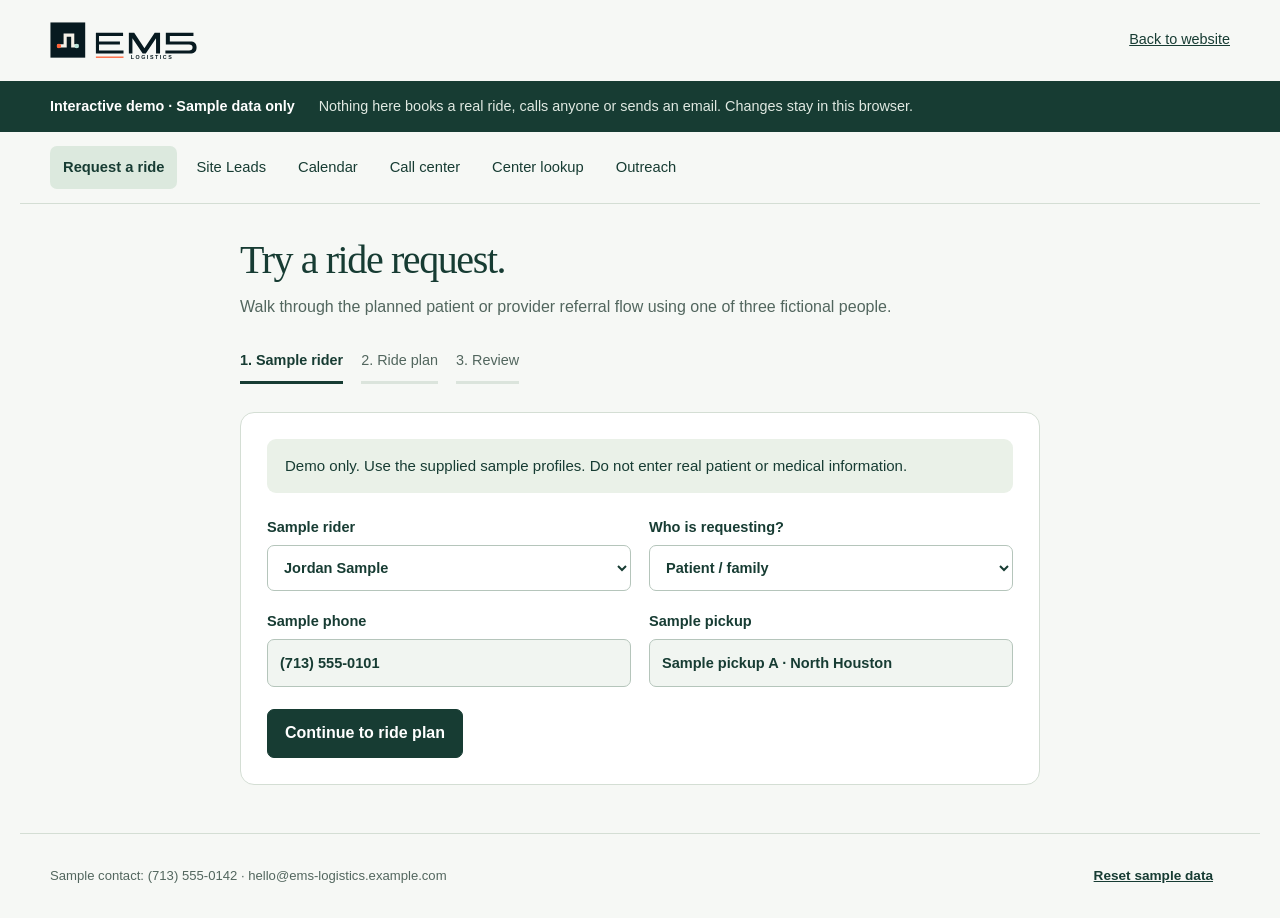
==== demo.html @ 5f405bcc "Add connected sample workflows for original EMS Logistics scope" ====
<!doctype html>
<html lang="en">
<head>
<meta charset="utf-8"><meta name="viewport" content="width=device-width,initial-scale=1"><meta name="robots" content="noindex,nofollow">
<title>EMS Logistics | Interactive service demo</title>
<link rel="icon" href="assets/logo-mark.svg" type="image/svg+xml"><link rel="stylesheet" href="styles.css?v=20261008-demo"><link rel="stylesheet" href="demo.css?v=2"><script src="demo.js?v=2" defer></script>
</head>
<body class="demo-body">
<a class="skip-link" href="#workspace">Skip to workspace</a>
<header class="demo-header"><a href="index.html"><img class="logo" src="assets/logo.svg" alt="EMS Logistics" width="180" height="46"></a><a href="index.html">Back to website</a></header>
<div class="demo-notice"><strong>Interactive demo · Sample data only</strong><span>Nothing here books a real ride, calls anyone or sends an email. Changes stay in this browser.</span></div>
<nav class="demo-nav" aria-label="Demo sections"><a href="#request">Request a ride</a><a href="#leads">Site Leads</a><a href="#calendar">Calendar</a><a href="#calls">Call center</a><a href="#centers">Center lookup</a><a href="#outreach">Outreach</a></nav>
<main id="workspace" class="workspace" tabindex="-1"></main>
<div id="toast" class="toast" role="status" aria-live="polite"></div>
<footer class="demo-footer"><span>Sample contact: (713) 555-0142 · hello@ems-logistics.example.com</span><button id="reset-demo" class="quiet" type="button">Reset sample data</button></footer>
<dialog id="reset-dialog"><h2>Reset the demo?</h2><p>This removes demo changes in this browser and restores the sample requests and trips.</p><div class="actions"><button class="secondary" id="keep-data" type="button">Keep changes</button><button class="primary" id="confirm-reset" type="button">Reset demo</button></div></dialog>
</body></html>
---- styles.css ----
:root{--ink:#173c33;--muted:#52665e;--cream:#fffaf1;--sage:#e7eee6;--line:#d4ded4;--serif:Georgia,'Times New Roman',serif;--sans:-apple-system,BlinkMacSystemFont,'Segoe UI',sans-serif}
*{box-sizing:border-box}html{scroll-behavior:smooth;scroll-padding-top:24px}body{margin:0;background:var(--cream);color:var(--ink);font-family:var(--sans);font-size:17px;line-height:1.65}a{color:inherit}img{display:block;max-width:100%}h1,h2,h3,p,figure{margin:0}h1,h2{font-family:var(--serif);font-weight:400;line-height:1.12;letter-spacing:-.035em}h1{font-size:clamp(2.8rem,5.2vw,4.6rem)}h1 em{color:#47745c;font-weight:400}h2{font-size:clamp(2rem,3vw,2.7rem)}h3{font-size:1.25rem;font-weight:650;line-height:1.3}p{color:var(--muted)}.shell{width:min(1120px,calc(100% - 64px));margin-inline:auto}.header{min-height:98px;display:flex;align-items:center;justify-content:space-between;gap:20px;border-bottom:1px solid var(--line)}.logo{width:180px;height:auto}.nav-link{font-size:.95rem;font-weight:600;text-underline-offset:5px;padding-block:12px}.hero{display:grid;grid-template-columns:1fr 1fr;gap:64px;align-items:center;padding-block:68px 76px}.eyebrow{font-size:.8rem;letter-spacing:.09em;text-transform:uppercase;font-weight:650;color:#496252;margin-bottom:22px}.lede{font-size:1.1rem;max-width:470px;margin:25px 0 28px}.button{display:inline-flex;align-items:center;justify-content:center;min-height:52px;padding:13px 24px;border-radius:8px;background:var(--ink);color:white;text-decoration:none;font-size:1rem;font-weight:600;transition:background .15s}.button:hover{background:#2f5d48}.small{font-size:.83rem}.hero-copy>.small{margin-top:15px}.hero-image{overflow:hidden;border-radius:28px;background:var(--sage)}.hero-image>img{width:100%;height:430px;object-fit:cover;object-position:61% center}.hero-image figcaption{padding:21px 24px;font-family:var(--serif);font-size:1.45rem;line-height:1.3}.hero-image figcaption span{display:block;margin-top:6px;font: .75rem var(--sans);color:var(--muted)}.steps-section{padding-block:58px 64px;background:var(--sage)}.steps-section .eyebrow{margin-bottom:12px}.steps{list-style:none;padding:0;margin:34px 0 0;display:grid;grid-template-columns:repeat(3,1fr);gap:44px}.steps li{border-top:1px solid #bacbbb;padding-top:22px}.number{display:block;font-family:var(--serif);font-size:1.7rem;margin-bottom:12px;color:#54725a}.steps h3{margin-bottom:12px}.questions{display:grid;grid-template-columns:1fr 1.25fr;gap:75px;padding-block:72px}.questions .eyebrow{margin-bottom:14px}.answers details{border-bottom:1px solid var(--line)}.answers details:first-child{border-top:1px solid var(--line)}summary{cursor:pointer;font-weight:600;padding:18px 28px 18px 0;min-height:56px}details p{margin:0 0 22px;max-width:520px}.overview{display:flex;align-items:center;justify-content:space-between;gap:36px;background:#f2e8d6;border-radius:20px;padding:36px 40px;margin-bottom:64px}.overview .eyebrow{margin-bottom:12px}.overview h2{font-size:2rem}.overview p:not(.eyebrow){margin-top:14px}.overview .button{flex-shrink:0}.footer{border-top:1px solid var(--line);padding-block:30px 38px;display:grid;grid-template-columns:1fr 1.2fr;gap:16px 36px;font-size:.87rem}.footer strong{color:var(--ink)}.footer>.small{grid-column:1/-1}.skip-link{position:absolute;top:-100px;left:16px;background:var(--ink);color:white;padding:12px 18px;z-index:10}.skip-link:focus{top:12px}:focus-visible{outline:3px solid #bd593b;outline-offset:5px}
@media(max-width:800px){.shell{width:calc(100% - 40px)}.hero{gap:32px;padding-block:44px}.hero-image>img{height:370px}.steps{gap:24px}.questions{gap:35px}.overview{padding:28px;align-items:flex-start;flex-direction:column}.footer{gap:20px}}
@media(max-width:600px){.header{min-height:78px}.logo{width:148px}.nav-link{font-size:.85rem}.hero{grid-template-columns:1fr;gap:30px;padding-block:34px 40px}h1{font-size:clamp(2.6rem,10.8vw,3.8rem)}.eyebrow{margin-bottom:18px}.lede{margin-block:20px 24px}.hero-image>img{height:290px}.hero-image figcaption{padding:18px 22px}.steps-section{padding-block:40px}.steps{grid-template-columns:1fr;gap:26px;margin-top:24px}.steps li{display:grid;grid-template-columns:30px 1fr;gap:7px 16px;padding-top:20px}.number{grid-row:1/3;margin:0;font-size:1.5rem;line-height:1.3}.steps h3{margin:0}.steps p{grid-column:2}.questions{grid-template-columns:1fr;gap:25px;padding-block:42px}.overview{padding:26px 24px;margin-bottom:40px}.footer{grid-template-columns:1fr;padding-block:24px}.footer>.small{grid-column:auto}}
@media(prefers-reduced-motion:reduce){html{scroll-behavior:auto}.button{transition:none}}

.header nav{display:flex;align-items:center;gap:22px}@media(max-width:600px){.header nav{gap:12px}.header nav .nav-link{font-size:.78rem}.header .logo{width:132px}}
---- demo.css ----
.demo-body{background:#f6f8f5;font-size:16px}.demo-header{max-width:1240px;margin:auto;padding:22px 30px;display:flex;align-items:center;justify-content:space-between;gap:20px}.demo-header>a:last-child{font-size:.9rem}.demo-notice{background:#173c33;color:white;padding:14px max(30px,calc((100% - 1180px)/2));display:flex;flex-wrap:wrap;gap:4px 24px;font-size:.9rem}.demo-notice span{color:#e0e9e2}.demo-nav{display:flex;gap:6px;padding:14px 30px;max-width:1240px;margin:auto;flex-wrap:wrap;border-bottom:1px solid var(--line)}.demo-nav a{text-decoration:none;padding:9px 13px;border-radius:7px;font-size:.92rem;white-space:nowrap}.demo-nav a[aria-current=page]{background:#dce9de;font-weight:650}.workspace{width:min(1180px,calc(100% - 60px));margin:34px auto 48px;min-height:520px}.workspace h1{font-size:2.5rem;margin-bottom:12px}.workspace h2{font-family:var(--sans);font-size:1.35rem;font-weight:650;letter-spacing:-.02em;line-height:1.35;margin-bottom:16px}.workspace h3{font-size:1.1rem}.page-head{display:flex;align-items:flex-start;justify-content:space-between;gap:24px;margin-bottom:28px}.page-head p{max-width:690px}.panel{padding:26px;border:1px solid var(--line);border-radius:14px;background:white;min-width:0}.two-col{display:grid;grid-template-columns:1.1fr 1fr;gap:22px}.stack{display:grid;gap:20px}.primary,.secondary,.quiet{font:inherit;cursor:pointer;border-radius:7px;min-height:44px;padding:10px 17px;font-weight:600}.primary{border:1px solid var(--ink);background:var(--ink);color:white}.primary:hover{background:#2f5d48}.secondary{border:1px solid #a7bcb0;background:white;color:var(--ink)}.quiet{background:transparent;border:0;text-decoration:underline;color:var(--ink);font-size:.85rem}.danger{color:#a63f30;border-color:#d9a99f}.actions{display:flex;align-items:center;flex-wrap:wrap;gap:10px;margin-top:22px}button:disabled{opacity:.45;cursor:not-allowed}.workspace label{display:block;font-weight:600;font-size:.91rem}.workspace input:not([type=checkbox]),.workspace select,.workspace textarea{width:100%;padding:11px 12px;min-height:46px;border:1px solid #b5c5bb;border-radius:7px;font:inherit;color:var(--ink);background:white;margin-top:6px}.workspace input[readonly],.workspace textarea[readonly]{background:#f1f5f1}.workspace input[type=checkbox]{width:18px;height:18px;accent-color:var(--ink);flex-shrink:0}.fields{display:grid;grid-template-columns:1fr 1fr;gap:18px}.field-full{grid-column:1/-1}.field-help{font-size:.83rem;font-weight:400;margin-top:4px}.check{display:flex!important;align-items:flex-start;gap:10px;font-weight:400!important;margin:14px 0}.check input{margin-top:4px}.chips{display:flex;flex-wrap:wrap;gap:8px}.chips .check{align-items:center;border:1px solid var(--line);padding:8px 10px;border-radius:6px;margin:0}.chips input{margin:0}.banner{padding:15px 18px;border-radius:9px;background:#eaf1e8;margin-bottom:22px;font-size:.94rem}.muted{color:var(--muted)}.error{color:#a33424;font-size:.95rem}.kpis{display:grid;grid-template-columns:repeat(3,1fr);gap:15px;margin-bottom:25px}.kpi{background:white;border:1px solid var(--line);border-radius:12px;padding:20px}.kpi strong{display:block;font-size:1.9rem;line-height:1.2;color:var(--ink)}.kpi span{font-size:.88rem;color:var(--muted)}.row-list{display:grid;gap:12px}.row-card{padding:17px 18px;border:1px solid var(--line);border-radius:10px;background:white;display:flex;justify-content:space-between;align-items:center;gap:14px}.row-card.selected{border:2px solid #47745c;background:#f5f9f4}.row-card p{font-size:.9rem;margin-top:3px}.row-card .actions{margin-top:0}.badge{display:inline-block;background:#e9efe8;border-radius:4px;padding:3px 8px;font-size:.78rem;font-weight:650;line-height:1.4;color:var(--ink)}.badge.pending{background:#fff0ca;color:#765519}.badge.cancelled{background:#f7e3de;color:#8e372a}.meta{font-size:.83rem;color:var(--muted);margin-top:6px}.stepper{display:flex;gap:18px;list-style:none;padding:0;margin:0 0 28px;color:var(--muted);font-size:.9rem}.stepper li[aria-current=step]{font-weight:700;color:var(--ink)}.stepper li{border-bottom:3px solid #dbe4dc;padding-bottom:8px}.stepper li[aria-current=step]{border-color:var(--ink)}.request-wrap{max-width:800px;margin:auto}.summary-list{display:grid;grid-template-columns:135px 1fr;gap:12px;font-size:.96rem;margin:22px 0}.summary-list dt{color:var(--muted)}.summary-list dd{margin:0;font-weight:550}.toolbar{display:flex;align-items:end;flex-wrap:wrap;gap:14px;margin-bottom:23px}.toolbar label{flex:1;min-width:140px}.toolbar .primary,.toolbar .secondary{margin-bottom:1px}.calendar{display:grid;grid-template-columns:repeat(7,minmax(0,1fr));gap:8px;margin:22px 0}.day{background:white;border:1px solid var(--line);border-radius:9px;padding:12px 8px;min-height:185px}.day h3{font-size:.85rem;margin-bottom:12px}.trip{display:block;width:100%;text-align:left;font:inherit;border:0;border-left:3px solid #638867;border-radius:4px;background:#eaf1e7;color:var(--ink);padding:9px 7px;margin:8px 0;cursor:pointer;overflow-wrap:anywhere}.trip strong{font-size:.82rem;display:block}.trip span{font-size:.78rem;display:block}.trip.cancelled{border-color:#b87a6b;background:#f9ebe7}.trip.completed{background:#e4eef7;border-color:#6e8ea8}.trip.selected{outline:2px solid var(--ink)}.empty{padding:30px;color:var(--muted);text-align:center;border:1px dashed #b8cabc;border-radius:10px}.center-list{display:grid;gap:12px}.center-list article{padding:17px;border:1px solid var(--line);border-radius:9px}.center-list h3{margin-bottom:8px}.audit{list-style:none;padding:0;margin:15px 0 0;display:grid;gap:14px}.audit li{border-left:2px solid #b9cdbb;padding-left:14px;font-size:.91rem}.audit time{display:block;color:var(--muted);font-size:.8rem}.call-state{padding:20px;background:#e8f0e6;border-radius:10px;margin:20px 0}.call-state strong{font-size:1.3rem;display:block}.email-preview{background:#f8faf7;border:1px solid var(--line);border-radius:9px;padding:20px;white-space:pre-wrap;font-size:.96rem}.outreach-list{display:grid;gap:8px}.outreach-list label{padding:12px;border:1px solid var(--line);border-radius:8px}.outreach-list .check{margin:0}.outreach-list small{display:block;font-weight:400;font-size:.82rem;color:var(--muted)}.demo-footer{max-width:1240px;margin:auto;padding:20px 30px;border-top:1px solid var(--line);display:flex;align-items:center;justify-content:space-between;gap:20px;color:var(--muted);font-size:.82rem}.toast{position:fixed;bottom:24px;left:50%;transform:translateX(-50%);width:max-content;max-width:calc(100% - 32px);background:var(--ink);color:white;border-radius:10px;padding:13px 22px;box-shadow:0 5px 25px #173c3322;display:none;z-index:50}.toast.visible{display:block}dialog{border:1px solid var(--line);border-radius:15px;max-width:480px;padding:30px;color:var(--ink)}dialog h2{font-size:1.9rem;margin-bottom:15px}dialog::backdrop{background:#173c3377}.inline-link{font-weight:600;text-underline-offset:4px}.section-gap{margin-top:25px}.contact-demo{margin-top:18px;font-size:.88rem}.call-toolbar{display:flex;gap:12px;flex-wrap:wrap}.filter-note{font-size:.84rem;margin:12px 0 20px}
@media(max-width:900px){.two-col{grid-template-columns:1fr}.calendar{grid-template-columns:repeat(4,minmax(0,1fr))}.day{min-height:130px}}
@media(max-width:600px){.demo-header{padding:18px 20px}.demo-header .logo{width:138px}.demo-header>a:last-child{font-size:.8rem}.demo-notice{padding:13px 20px;font-size:.83rem}.demo-nav{padding:12px 14px;gap:3px}.demo-nav a{font-size:.83rem;padding:8px 9px}.workspace{width:calc(100% - 32px);margin-block:26px 36px}.workspace h1{font-size:2.1rem}.page-head{flex-direction:column;gap:13px}.panel{padding:20px}.fields{grid-template-columns:1fr}.field-full{grid-column:auto}.stepper{gap:13px;font-size:.8rem}.kpis{gap:8px}.kpi{padding:13px 10px}.kpi strong{font-size:1.5rem}.kpi span{font-size:.75rem}.row-card{align-items:flex-start;flex-direction:column;padding:15px}.calendar{grid-template-columns:1fr}.day{min-height:70px;padding:13px}.day h3{margin-bottom:6px}.trip{padding:11px}.trip strong{font-size:.95rem}.trip span{font-size:.85rem}.summary-list{grid-template-columns:1fr;gap:4px}.summary-list dd{margin-bottom:12px}.demo-footer{align-items:flex-start;flex-direction:column;padding:18px}.toolbar{gap:12px}.toolbar label{min-width:120px}.toolbar button{flex:1}.email-preview{padding:15px;overflow-wrap:anywhere}}

.demo-footer span{overflow-wrap:anywhere}.workspace:focus{outline:none}
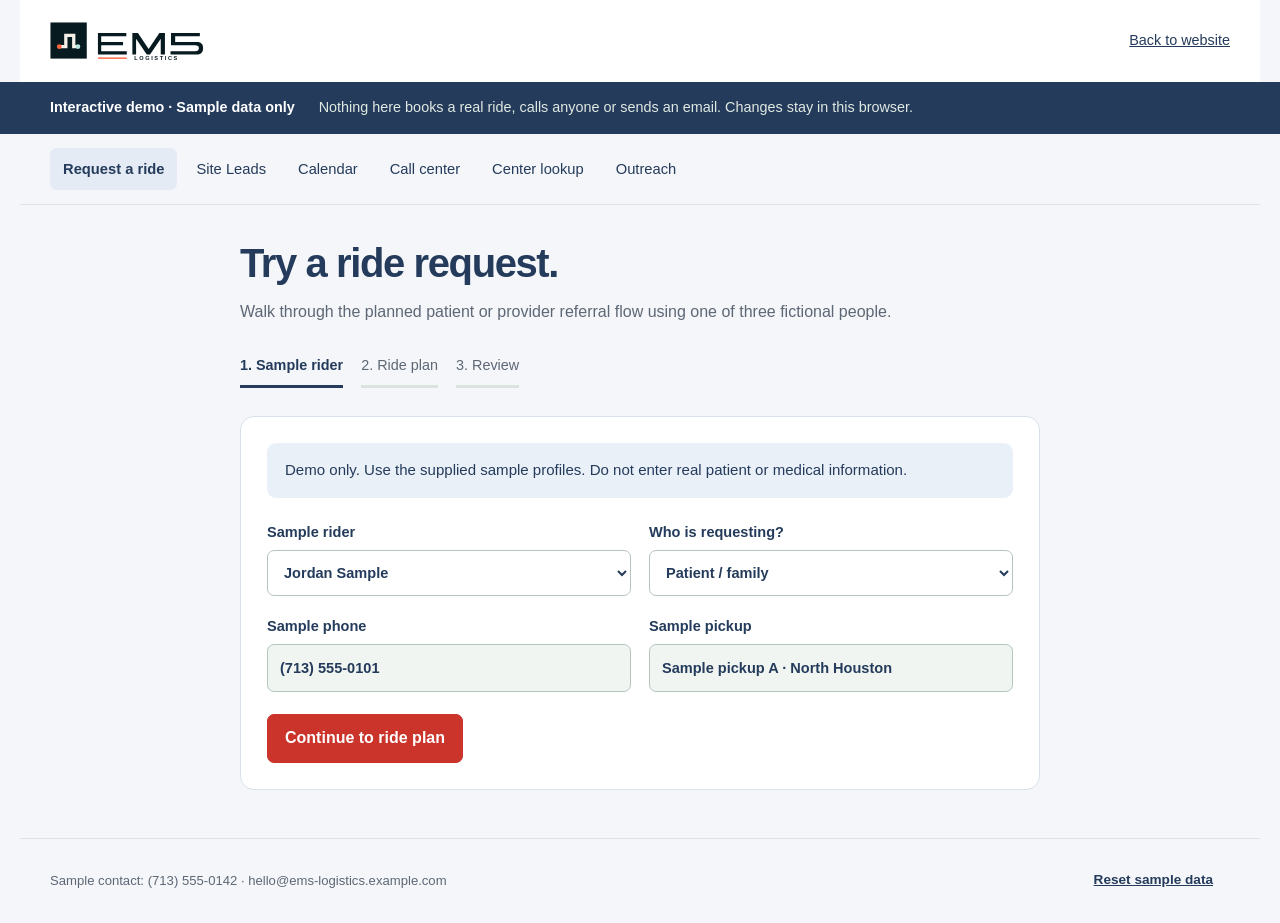
==== commit e5dee057: "Restyle homepage with family-led navy and red design" ====
--- a/demo.html
+++ b/demo.html
@@ -3,7 +3,7 @@
 <head>
 <meta charset="utf-8"><meta name="viewport" content="width=device-width,initial-scale=1"><meta name="robots" content="noindex,nofollow">
 <title>EMS Logistics | Interactive service demo</title>
-<link rel="icon" href="assets/logo-mark.svg" type="image/svg+xml"><link rel="stylesheet" href="styles.css?v=20261008-demo"><link rel="stylesheet" href="demo.css?v=2"><script src="demo.js?v=2" defer></script>
+<link rel="icon" href="assets/logo-mark.svg" type="image/svg+xml"><link rel="stylesheet" href="styles.css?v=20261008-navy2"><link rel="stylesheet" href="demo.css?v=3"><script src="demo.js?v=2" defer></script>
 </head>
 <body class="demo-body">
 <a class="skip-link" href="#workspace">Skip to workspace</a>
--- a/styles.css
+++ b/styles.css
@@ -1,7 +1,9 @@
-:root{--ink:#173c33;--muted:#52665e;--cream:#fffaf1;--sage:#e7eee6;--line:#d4ded4;--serif:Georgia,'Times New Roman',serif;--sans:-apple-system,BlinkMacSystemFont,'Segoe UI',sans-serif}
-*{box-sizing:border-box}html{scroll-behavior:smooth;scroll-padding-top:24px}body{margin:0;background:var(--cream);color:var(--ink);font-family:var(--sans);font-size:17px;line-height:1.65}a{color:inherit}img{display:block;max-width:100%}h1,h2,h3,p,figure{margin:0}h1,h2{font-family:var(--serif);font-weight:400;line-height:1.12;letter-spacing:-.035em}h1{font-size:clamp(2.8rem,5.2vw,4.6rem)}h1 em{color:#47745c;font-weight:400}h2{font-size:clamp(2rem,3vw,2.7rem)}h3{font-size:1.25rem;font-weight:650;line-height:1.3}p{color:var(--muted)}.shell{width:min(1120px,calc(100% - 64px));margin-inline:auto}.header{min-height:98px;display:flex;align-items:center;justify-content:space-between;gap:20px;border-bottom:1px solid var(--line)}.logo{width:180px;height:auto}.nav-link{font-size:.95rem;font-weight:600;text-underline-offset:5px;padding-block:12px}.hero{display:grid;grid-template-columns:1fr 1fr;gap:64px;align-items:center;padding-block:68px 76px}.eyebrow{font-size:.8rem;letter-spacing:.09em;text-transform:uppercase;font-weight:650;color:#496252;margin-bottom:22px}.lede{font-size:1.1rem;max-width:470px;margin:25px 0 28px}.button{display:inline-flex;align-items:center;justify-content:center;min-height:52px;padding:13px 24px;border-radius:8px;background:var(--ink);color:white;text-decoration:none;font-size:1rem;font-weight:600;transition:background .15s}.button:hover{background:#2f5d48}.small{font-size:.83rem}.hero-copy>.small{margin-top:15px}.hero-image{overflow:hidden;border-radius:28px;background:var(--sage)}.hero-image>img{width:100%;height:430px;object-fit:cover;object-position:61% center}.hero-image figcaption{padding:21px 24px;font-family:var(--serif);font-size:1.45rem;line-height:1.3}.hero-image figcaption span{display:block;margin-top:6px;font: .75rem var(--sans);color:var(--muted)}.steps-section{padding-block:58px 64px;background:var(--sage)}.steps-section .eyebrow{margin-bottom:12px}.steps{list-style:none;padding:0;margin:34px 0 0;display:grid;grid-template-columns:repeat(3,1fr);gap:44px}.steps li{border-top:1px solid #bacbbb;padding-top:22px}.number{display:block;font-family:var(--serif);font-size:1.7rem;margin-bottom:12px;color:#54725a}.steps h3{margin-bottom:12px}.questions{display:grid;grid-template-columns:1fr 1.25fr;gap:75px;padding-block:72px}.questions .eyebrow{margin-bottom:14px}.answers details{border-bottom:1px solid var(--line)}.answers details:first-child{border-top:1px solid var(--line)}summary{cursor:pointer;font-weight:600;padding:18px 28px 18px 0;min-height:56px}details p{margin:0 0 22px;max-width:520px}.overview{display:flex;align-items:center;justify-content:space-between;gap:36px;background:#f2e8d6;border-radius:20px;padding:36px 40px;margin-bottom:64px}.overview .eyebrow{margin-bottom:12px}.overview h2{font-size:2rem}.overview p:not(.eyebrow){margin-top:14px}.overview .button{flex-shrink:0}.footer{border-top:1px solid var(--line);padding-block:30px 38px;display:grid;grid-template-columns:1fr 1.2fr;gap:16px 36px;font-size:.87rem}.footer strong{color:var(--ink)}.footer>.small{grid-column:1/-1}.skip-link{position:absolute;top:-100px;left:16px;background:var(--ink);color:white;padding:12px 18px;z-index:10}.skip-link:focus{top:12px}:focus-visible{outline:3px solid #bd593b;outline-offset:5px}
-@media(max-width:800px){.shell{width:calc(100% - 40px)}.hero{gap:32px;padding-block:44px}.hero-image>img{height:370px}.steps{gap:24px}.questions{gap:35px}.overview{padding:28px;align-items:flex-start;flex-direction:column}.footer{gap:20px}}
-@media(max-width:600px){.header{min-height:78px}.logo{width:148px}.nav-link{font-size:.85rem}.hero{grid-template-columns:1fr;gap:30px;padding-block:34px 40px}h1{font-size:clamp(2.6rem,10.8vw,3.8rem)}.eyebrow{margin-bottom:18px}.lede{margin-block:20px 24px}.hero-image>img{height:290px}.hero-image figcaption{padding:18px 22px}.steps-section{padding-block:40px}.steps{grid-template-columns:1fr;gap:26px;margin-top:24px}.steps li{display:grid;grid-template-columns:30px 1fr;gap:7px 16px;padding-top:20px}.number{grid-row:1/3;margin:0;font-size:1.5rem;line-height:1.3}.steps h3{margin:0}.steps p{grid-column:2}.questions{grid-template-columns:1fr;gap:25px;padding-block:42px}.overview{padding:26px 24px;margin-bottom:40px}.footer{grid-template-columns:1fr;padding-block:24px}.footer>.small{grid-column:auto}}
+:root{--ink:#243b5b;--muted:#5d6775;--cream:#fff;--sage:#edf2f7;--line:#dbe1e8;--serif:-apple-system,BlinkMacSystemFont,'Segoe UI',Arial,sans-serif;--sans:-apple-system,BlinkMacSystemFont,'Segoe UI',Arial,sans-serif;--red:#ca342b;--navy:#243b5b}
+*{box-sizing:border-box}html{scroll-behavior:smooth;scroll-padding-top:24px}body{margin:0;background:white;color:var(--ink);font-family:var(--sans);font-size:17px;line-height:1.65}a{color:inherit}img{display:block;max-width:100%}h1,h2,h3,p,figure{margin:0}h1,h2,h3{font-family:var(--sans);font-weight:700;line-height:1.2;letter-spacing:-.035em}h1{font-size:clamp(2.7rem,4.7vw,4.4rem)}h2{font-size:clamp(1.9rem,3.1vw,2.7rem)}h3{font-size:1.2rem;letter-spacing:-.015em}p{color:var(--muted)}.shell{width:min(1160px,calc(100% - 64px));margin-inline:auto}.logo{width:188px;height:auto}.button{display:inline-flex;align-items:center;justify-content:center;gap:10px;min-height:50px;padding:13px 23px;border-radius:5px;background:var(--red);color:white;text-decoration:none;font-size:.95rem;font-weight:650;border:1px solid var(--red);line-height:1.5;transition:background .15s}.button:hover{background:#aa2923;border-color:#aa2923}.button-outline{background:transparent;color:var(--red)}.button-outline:hover{color:white}.eyebrow{font-size:.83rem;font-weight:750;letter-spacing:.09em;text-transform:uppercase;color:var(--red);margin-bottom:15px}.small{font-size:.84rem}.skip-link{position:absolute;top:-100px;left:16px;background:var(--ink);color:white;padding:12px 18px;z-index:100}.skip-link:focus{top:12px}:focus-visible{outline:3px solid #dd9c2d;outline-offset:4px}
+.contact-bar{background:var(--navy);color:white;font-size:.78rem}.contact-inner{display:flex;align-items:center;justify-content:space-between;gap:14px;padding-block:10px;flex-wrap:wrap}.contact-divider{margin-inline:10px;color:#92a4bd}.sample-contact strong{font-size:.71rem;text-transform:uppercase;letter-spacing:.04em;margin-right:8px;color:#d3deed}.site-header{background:white}.header-inner{min-height:104px;display:flex;align-items:center;justify-content:space-between;gap:34px}.primary-nav{display:flex;align-items:center;gap:27px}.primary-nav>a{font-weight:650;font-size:.9rem;text-decoration:none}.primary-nav>a:not(.button){padding-block:15px}.primary-nav>a:not(.button):hover{color:var(--red)}.demo-tag{font-size:.68rem;line-height:1.4;border:1px solid #ffffff80;padding:2px 5px;border-radius:3px;text-transform:uppercase;letter-spacing:.04em}.menu-toggle{display:none;background:transparent;border:1px solid var(--line);padding:10px 13px;min-height:44px;border-radius:4px;font:inherit;color:var(--ink);font-weight:650;font-size:.85rem}.menu-toggle span{margin-left:10px}
+.home-hero{position:relative;min-height:570px;overflow:hidden;background:#1a2d49;display:flex;align-items:center}.hero-background{position:absolute;inset:0 0 0 auto;width:72%;height:100%;object-fit:cover;object-position:center 50%}.hero-shade{position:absolute;inset:0;background:linear-gradient(90deg,#1c304c 5%,rgba(28,48,76,.97) 30%,rgba(28,48,76,.75) 49%,rgba(28,48,76,.13) 78%)}.hero-content{position:relative;padding-block:75px 80px;z-index:1}.hero-content .eyebrow{color:#e4b7ad;margin-bottom:23px}.hero-content h1{max-width:730px;color:white;line-height:1.13;letter-spacing:-.035em}.hero-content h1 span{display:block}.hero-intro{max-width:490px;margin:25px 0 29px;font-size:1.12rem;line-height:1.7;color:#e2e8f0}.hero-actions{display:flex;align-items:center;gap:25px;flex-wrap:wrap}.hero-link{color:white;font-size:.94rem;text-underline-offset:6px}.hero-note{color:#cbd5e3;font-size:.8rem;margin-top:20px}.image-caption{position:absolute;bottom:14px;right:20px;color:white;font-size:.72rem;background:#15253c99;border-radius:3px;padding:3px 8px}.promise-strip{background:#f2f5f8;border-bottom:1px solid #e2e8ee}.promise-inner{display:grid;grid-template-columns:repeat(3,1fr);padding-block:21px}.promise-inner p{font-size:.93rem;text-align:center;color:var(--ink);font-weight:600;padding-inline:18px}.promise-inner p+p{border-left:1px solid #ccd6e0}
+.about-section{display:grid;grid-template-columns:1fr 1fr;gap:80px;padding-block:78px}.red-rule{width:52px;height:3px;background:var(--red);margin-top:24px}.about-signoff{margin-top:20px;font-size:1rem;font-weight:650;color:var(--ink)}.about-copy{padding-top:6px}.about-copy p+p{margin-top:18px}.services-section{background:#f4f6f9;padding-block:65px 72px}.section-heading{max-width:700px;margin:0 auto 37px;text-align:center}.section-heading>p:not(.eyebrow){margin-top:18px}.service-grid{display:grid;grid-template-columns:repeat(3,1fr);gap:23px}.service-card{background:white;border:1px solid #e4e8ef;border-top:3px solid var(--red);padding:29px 27px 26px;display:flex;flex-direction:column}.service-number{color:var(--red);font-size:.85rem;font-weight:750;letter-spacing:.08em;margin-bottom:26px}.service-card h3{font-size:1.3rem;max-width:230px;margin-bottom:14px}.service-card p{font-size:.98rem;margin-bottom:23px}.service-card a{font-size:.87rem;font-weight:650;text-underline-offset:5px;margin-top:auto;color:var(--red)}.process-section{padding-block:72px}.process-grid{list-style:none;margin:0;padding:0;display:grid;grid-template-columns:repeat(3,1fr);gap:32px}.process-grid li{display:flex;align-items:flex-start;gap:17px}.process-grid li>span{flex:0 0 38px;display:grid;place-items:center;width:38px;height:38px;border:1px solid #d4deea;border-radius:50%;font-size:1rem;font-weight:700;background:#f1f5fa;color:var(--navy)}.process-grid h3{font-size:1.05rem;margin:6px 0 12px}.process-grid p{font-size:.95rem}.contact-section{background:var(--navy);padding-block:62px}.contact-grid{display:grid;grid-template-columns:1.1fr 1fr;align-items:center;gap:90px}.contact-grid .eyebrow{color:#f3bab1}.contact-grid h2{color:white}.contact-grid>div:first-child>p:not(.eyebrow){color:#d6dfeb;max-width:480px;margin:22px 0}.contact-card{background:white;padding:30px 34px;border-left:4px solid var(--red)}.contact-card .contact-status{margin-top:10px;font-size:.82rem;color:#666d78}.contact-card dl{margin:23px 0}.contact-card dt{font-size:.8rem;font-weight:650;color:var(--muted);margin-top:16px}.contact-card dd{font-weight:600;color:var(--navy);margin:2px 0 0;overflow-wrap:anywhere;font-size:.98rem}.contact-card dd:first-of-type{font-size:1.6rem;letter-spacing:-.02em}.contact-card .small{border-top:1px solid var(--line);padding-top:17px;line-height:1.65}
+.questions{display:grid;grid-template-columns:1fr 1.2fr;gap:80px;padding-block:70px}.answers details{border-bottom:1px solid var(--line)}.answers details:first-child{border-top:1px solid var(--line)}summary{cursor:pointer;font-weight:600;padding:18px 20px 18px 0;min-height:56px;font-size:.97rem}details p{margin:0 0 22px;font-size:.95rem}.plan-band{background:#f4f6f9;border-top:1px solid #e5e9ef}.plan-inner{display:flex;align-items:center;justify-content:space-between;gap:28px;padding-block:29px}.plan-inner p{font-size:.94rem;margin-top:7px}.site-footer{background:#182a44;color:white;padding-top:45px}.footer-grid{display:grid;grid-template-columns:1.5fr 1fr 1.1fr 1fr;gap:45px;padding-bottom:38px}.footer-logo{width:170px;margin-bottom:20px}.footer-grid p{font-size:.87rem;color:#bfcddd}.footer-grid h3{font-size:.98rem;margin-bottom:17px;color:white;letter-spacing:0}.footer-grid a{display:block;text-decoration:none;color:#c8d3e2;font-size:.85rem;margin-top:9px}.footer-grid a:hover{color:white;text-decoration:underline}.footer-bottom{display:flex;justify-content:space-between;gap:20px;border-top:1px solid #ffffff24;padding-block:20px}.footer-bottom p{color:#adbed4;font-size:.74rem}
+@media(max-width:1000px){.shell{width:calc(100% - 48px)}.primary-nav{gap:17px}.primary-nav>a{font-size:.83rem}.primary-nav .button{padding:11px 15px}.header-inner{gap:25px}.header-inner .logo{width:158px}.contact-grid{gap:45px}.about-section{gap:45px}.footer-grid{gap:25px}.contact-inner{justify-content:center}.home-hero{min-height:540px}.hero-background{width:85%}}
+@media(max-width:760px){.shell{width:calc(100% - 40px)}.contact-inner{justify-content:flex-start;padding-block:10px}.sample-contact{display:none}.header-inner{min-height:82px;flex-wrap:wrap;gap:0;padding-block:17px;position:relative}.menu-toggle{display:inline-flex;align-items:center;margin-left:auto}.primary-nav{display:none;flex:0 0 100%;align-items:stretch;gap:0;flex-direction:column;padding-top:15px}.primary-nav.open{display:flex}.primary-nav>a:not(.button){padding:12px 3px;border-top:1px solid #e8ecf1;font-size:.95rem}.primary-nav>.button{margin:8px 0 2px;align-self:flex-start;font-size:.9rem}.home-hero{min-height:590px;align-items:flex-start}.hero-background{width:100%;object-position:64% center}.hero-shade{background:linear-gradient(90deg,rgba(23,43,69,.96),rgba(23,43,69,.75) 55%,rgba(23,43,69,.4))}.hero-content{padding-block:60px 68px}.hero-content h1{font-size:clamp(2.45rem,8.4vw,3.8rem);max-width:600px}.hero-intro{font-size:1.02rem;max-width:420px}.hero-content .eyebrow{font-size:.76rem}.hero-actions{gap:20px}.hero-note{max-width:300px}.promise-inner{padding-block:20px;gap:12px;grid-template-columns:1fr}.promise-inner p{font-size:.87rem;text-align:left;padding:0}.promise-inner p+p{border-left:0}.promise-inner p:before{content:'✓';color:var(--red);margin-right:12px;font-weight:700}.about-section{grid-template-columns:1fr;gap:28px;padding-block:48px}.about-copy p{font-size:.98rem}.service-grid{grid-template-columns:1fr;gap:18px}.service-card{padding:25px}.service-card h3{max-width:none}.service-number{margin-bottom:17px}.services-section{padding-block:45px}.section-heading{text-align:left;margin-bottom:28px}.process-section{padding-block:48px}.process-grid{grid-template-columns:1fr;gap:27px}.process-grid h3{margin-top:6px}.contact-grid{grid-template-columns:1fr;gap:34px}.contact-section{padding-block:45px}.contact-card{padding:25px}.questions{grid-template-columns:1fr;gap:27px;padding-block:46px}.plan-inner{align-items:flex-start;flex-direction:column;gap:20px}.footer-grid{grid-template-columns:1fr 1fr;gap:32px 23px}.footer-grid>div:first-child{grid-column:1/-1}.footer-bottom{flex-direction:column;gap:9px}.contact-bar{font-size:.73rem}}
 @media(prefers-reduced-motion:reduce){html{scroll-behavior:auto}.button{transition:none}}
-
-.header nav{display:flex;align-items:center;gap:22px}@media(max-width:600px){.header nav{gap:12px}.header nav .nav-link{font-size:.78rem}.header .logo{width:132px}}
--- a/demo.css
+++ b/demo.css
@@ -3,3 +3,5 @@
 @media(max-width:600px){.demo-header{padding:18px 20px}.demo-header .logo{width:138px}.demo-header>a:last-child{font-size:.8rem}.demo-notice{padding:13px 20px;font-size:.83rem}.demo-nav{padding:12px 14px;gap:3px}.demo-nav a{font-size:.83rem;padding:8px 9px}.workspace{width:calc(100% - 32px);margin-block:26px 36px}.workspace h1{font-size:2.1rem}.page-head{flex-direction:column;gap:13px}.panel{padding:20px}.fields{grid-template-columns:1fr}.field-full{grid-column:auto}.stepper{gap:13px;font-size:.8rem}.kpis{gap:8px}.kpi{padding:13px 10px}.kpi strong{font-size:1.5rem}.kpi span{font-size:.75rem}.row-card{align-items:flex-start;flex-direction:column;padding:15px}.calendar{grid-template-columns:1fr}.day{min-height:70px;padding:13px}.day h3{margin-bottom:6px}.trip{padding:11px}.trip strong{font-size:.95rem}.trip span{font-size:.85rem}.summary-list{grid-template-columns:1fr;gap:4px}.summary-list dd{margin-bottom:12px}.demo-footer{align-items:flex-start;flex-direction:column;padding:18px}.toolbar{gap:12px}.toolbar label{min-width:120px}.toolbar button{flex:1}.email-preview{padding:15px;overflow-wrap:anywhere}}
 
 .demo-footer span{overflow-wrap:anywhere}.workspace:focus{outline:none}
+/* Shared navy and red visual identity; demo workflows are unchanged. */
+.demo-body{background:#f4f6f9}.demo-notice{background:var(--navy)}.demo-nav a[aria-current=page]{background:#e4ebf5;color:var(--navy)}.primary{background:var(--red);border-color:var(--red)}.primary:hover{background:#aa2923}.secondary{border-color:#adbbcd}.panel,.kpi,.row-card{border-color:#dbe1e8}.row-card.selected{border-color:var(--navy);background:#f4f7fc}.banner,.call-state{background:#eaf0f8}.number{color:var(--navy)}.trip{border-left-color:#6d8cae;background:#eaf0f8}.badge{background:#e7edf5}.toast{background:var(--navy)}.audit li{border-left-color:#adbed3}.workspace input[type=checkbox]{accent-color:var(--navy)}.workspace h1{font-weight:700}.demo-header{background:white}
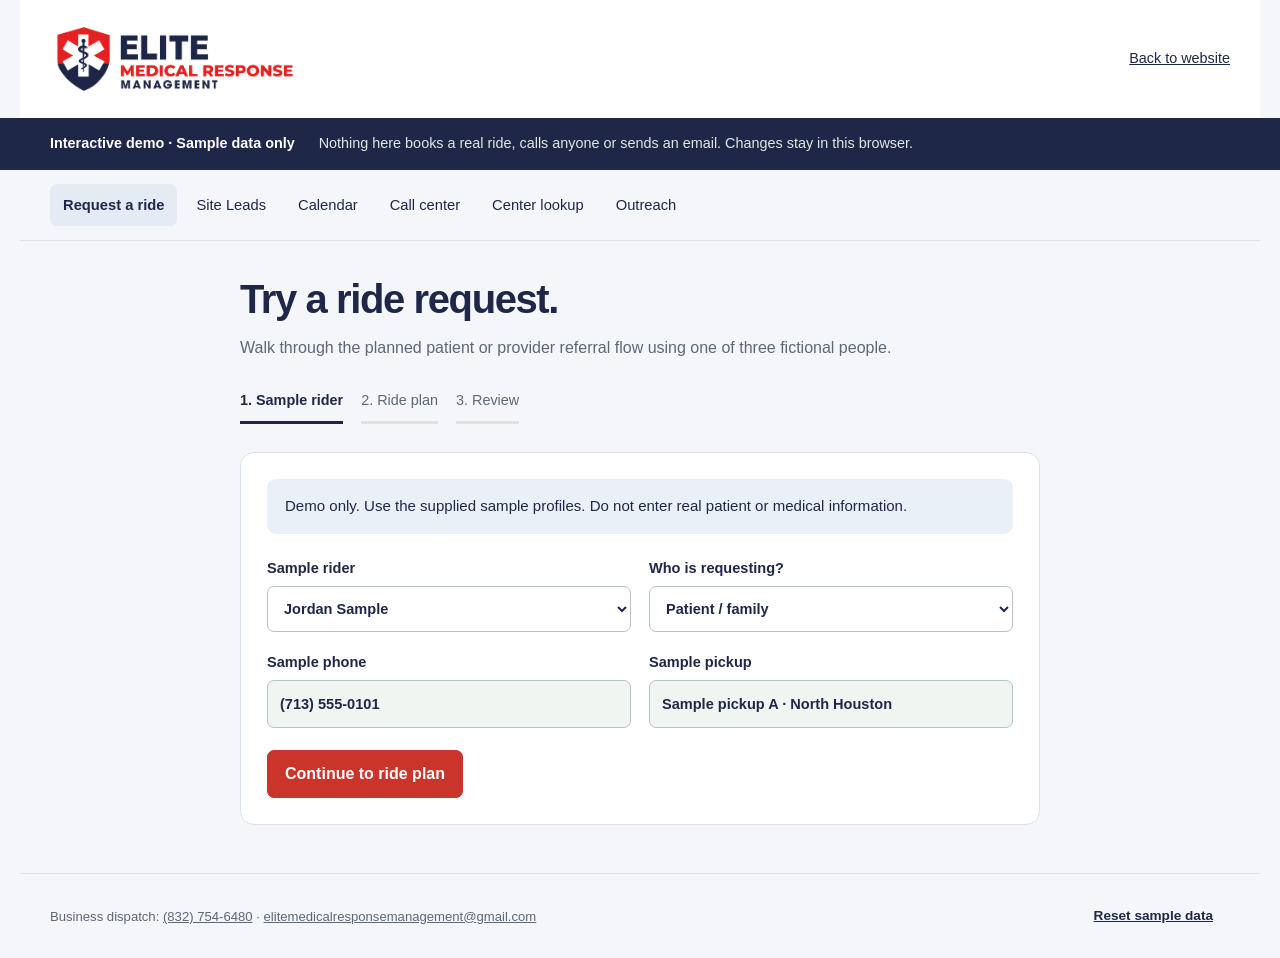
==== commit ab4abda1: "Publish Elite branding, business contacts and public service guide" ====
--- a/demo.html
+++ b/demo.html
@@ -2,16 +2,16 @@
 <html lang="en">
 <head>
 <meta charset="utf-8"><meta name="viewport" content="width=device-width,initial-scale=1"><meta name="robots" content="noindex,nofollow">
-<title>EMS Logistics | Interactive service demo</title>
-<link rel="icon" href="assets/logo-mark.svg" type="image/svg+xml"><link rel="stylesheet" href="styles.css?v=20261008-navy2"><link rel="stylesheet" href="demo.css?v=3"><script src="demo.js?v=2" defer></script>
+<title>Elite Medical Response Management | Interactive service demo</title>
+<link rel="icon" href="assets/elite-medical-logo.png" type="image/png"><link rel="stylesheet" href="styles.css?v=20261030-elite"><link rel="stylesheet" href="demo.css?v=3"><script src="demo.js?v=20261030-elite" defer></script>
 </head>
 <body class="demo-body">
 <a class="skip-link" href="#workspace">Skip to workspace</a>
-<header class="demo-header"><a href="index.html"><img class="logo" src="assets/logo.svg" alt="EMS Logistics" width="180" height="46"></a><a href="index.html">Back to website</a></header>
+<header class="demo-header"><a href="index.html"><img class="logo" src="assets/elite-medical-logo.png" alt="Elite Medical Response Management" width="2342" height="693"></a><a href="index.html">Back to website</a></header>
 <div class="demo-notice"><strong>Interactive demo · Sample data only</strong><span>Nothing here books a real ride, calls anyone or sends an email. Changes stay in this browser.</span></div>
 <nav class="demo-nav" aria-label="Demo sections"><a href="#request">Request a ride</a><a href="#leads">Site Leads</a><a href="#calendar">Calendar</a><a href="#calls">Call center</a><a href="#centers">Center lookup</a><a href="#outreach">Outreach</a></nav>
 <main id="workspace" class="workspace" tabindex="-1"></main>
 <div id="toast" class="toast" role="status" aria-live="polite"></div>
-<footer class="demo-footer"><span>Sample contact: (713) 555-0142 · hello@ems-logistics.example.com</span><button id="reset-demo" class="quiet" type="button">Reset sample data</button></footer>
+<footer class="demo-footer"><span>Business dispatch: <a href="tel:+18327546480">(832) 754-6480</a> · <a href="mailto:elitemedicalresponsemanagement@gmail.com">elitemedicalresponsemanagement@gmail.com</a></span><button id="reset-demo" class="quiet" type="button">Reset sample data</button></footer>
 <dialog id="reset-dialog"><h2>Reset the demo?</h2><p>This removes demo changes in this browser and restores the sample requests and trips.</p><div class="actions"><button class="secondary" id="keep-data" type="button">Keep changes</button><button class="primary" id="confirm-reset" type="button">Reset demo</button></div></dialog>
 </body></html>
--- a/styles.css
+++ b/styles.css
@@ -1,4 +1,4 @@
-:root{--ink:#243b5b;--muted:#5d6775;--cream:#fff;--sage:#edf2f7;--line:#dbe1e8;--serif:-apple-system,BlinkMacSystemFont,'Segoe UI',Arial,sans-serif;--sans:-apple-system,BlinkMacSystemFont,'Segoe UI',Arial,sans-serif;--red:#ca342b;--navy:#243b5b}
+:root{--ink:#1f2748;--muted:#5d6775;--cream:#fff;--sage:#edf2f7;--line:#dbe1e8;--serif:-apple-system,BlinkMacSystemFont,'Segoe UI',Arial,sans-serif;--sans:-apple-system,BlinkMacSystemFont,'Segoe UI',Arial,sans-serif;--red:#ca342b;--navy:#1f2748}
 *{box-sizing:border-box}html{scroll-behavior:smooth;scroll-padding-top:24px}body{margin:0;background:white;color:var(--ink);font-family:var(--sans);font-size:17px;line-height:1.65}a{color:inherit}img{display:block;max-width:100%}h1,h2,h3,p,figure{margin:0}h1,h2,h3{font-family:var(--sans);font-weight:700;line-height:1.2;letter-spacing:-.035em}h1{font-size:clamp(2.7rem,4.7vw,4.4rem)}h2{font-size:clamp(1.9rem,3.1vw,2.7rem)}h3{font-size:1.2rem;letter-spacing:-.015em}p{color:var(--muted)}.shell{width:min(1160px,calc(100% - 64px));margin-inline:auto}.logo{width:188px;height:auto}.button{display:inline-flex;align-items:center;justify-content:center;gap:10px;min-height:50px;padding:13px 23px;border-radius:5px;background:var(--red);color:white;text-decoration:none;font-size:.95rem;font-weight:650;border:1px solid var(--red);line-height:1.5;transition:background .15s}.button:hover{background:#aa2923;border-color:#aa2923}.button-outline{background:transparent;color:var(--red)}.button-outline:hover{color:white}.eyebrow{font-size:.83rem;font-weight:750;letter-spacing:.09em;text-transform:uppercase;color:var(--red);margin-bottom:15px}.small{font-size:.84rem}.skip-link{position:absolute;top:-100px;left:16px;background:var(--ink);color:white;padding:12px 18px;z-index:100}.skip-link:focus{top:12px}:focus-visible{outline:3px solid #dd9c2d;outline-offset:4px}
 .contact-bar{background:var(--navy);color:white;font-size:.78rem}.contact-inner{display:flex;align-items:center;justify-content:space-between;gap:14px;padding-block:10px;flex-wrap:wrap}.contact-divider{margin-inline:10px;color:#92a4bd}.sample-contact strong{font-size:.71rem;text-transform:uppercase;letter-spacing:.04em;margin-right:8px;color:#d3deed}.site-header{background:white}.header-inner{min-height:104px;display:flex;align-items:center;justify-content:space-between;gap:34px}.primary-nav{display:flex;align-items:center;gap:27px}.primary-nav>a{font-weight:650;font-size:.9rem;text-decoration:none}.primary-nav>a:not(.button){padding-block:15px}.primary-nav>a:not(.button):hover{color:var(--red)}.demo-tag{font-size:.68rem;line-height:1.4;border:1px solid #ffffff80;padding:2px 5px;border-radius:3px;text-transform:uppercase;letter-spacing:.04em}.menu-toggle{display:none;background:transparent;border:1px solid var(--line);padding:10px 13px;min-height:44px;border-radius:4px;font:inherit;color:var(--ink);font-weight:650;font-size:.85rem}.menu-toggle span{margin-left:10px}
 .home-hero{position:relative;min-height:570px;overflow:hidden;background:#1a2d49;display:flex;align-items:center}.hero-background{position:absolute;inset:0 0 0 auto;width:72%;height:100%;object-fit:cover;object-position:center 50%}.hero-shade{position:absolute;inset:0;background:linear-gradient(90deg,#1c304c 5%,rgba(28,48,76,.97) 30%,rgba(28,48,76,.75) 49%,rgba(28,48,76,.13) 78%)}.hero-content{position:relative;padding-block:75px 80px;z-index:1}.hero-content .eyebrow{color:#e4b7ad;margin-bottom:23px}.hero-content h1{max-width:730px;color:white;line-height:1.13;letter-spacing:-.035em}.hero-content h1 span{display:block}.hero-intro{max-width:490px;margin:25px 0 29px;font-size:1.12rem;line-height:1.7;color:#e2e8f0}.hero-actions{display:flex;align-items:center;gap:25px;flex-wrap:wrap}.hero-link{color:white;font-size:.94rem;text-underline-offset:6px}.hero-note{color:#cbd5e3;font-size:.8rem;margin-top:20px}.image-caption{position:absolute;bottom:14px;right:20px;color:white;font-size:.72rem;background:#15253c99;border-radius:3px;padding:3px 8px}.promise-strip{background:#f2f5f8;border-bottom:1px solid #e2e8ee}.promise-inner{display:grid;grid-template-columns:repeat(3,1fr);padding-block:21px}.promise-inner p{font-size:.93rem;text-align:center;color:var(--ink);font-weight:600;padding-inline:18px}.promise-inner p+p{border-left:1px solid #ccd6e0}
@@ -7,3 +7,12 @@
 @media(max-width:1000px){.shell{width:calc(100% - 48px)}.primary-nav{gap:17px}.primary-nav>a{font-size:.83rem}.primary-nav .button{padding:11px 15px}.header-inner{gap:25px}.header-inner .logo{width:158px}.contact-grid{gap:45px}.about-section{gap:45px}.footer-grid{gap:25px}.contact-inner{justify-content:center}.home-hero{min-height:540px}.hero-background{width:85%}}
 @media(max-width:760px){.shell{width:calc(100% - 40px)}.contact-inner{justify-content:flex-start;padding-block:10px}.sample-contact{display:none}.header-inner{min-height:82px;flex-wrap:wrap;gap:0;padding-block:17px;position:relative}.menu-toggle{display:inline-flex;align-items:center;margin-left:auto}.primary-nav{display:none;flex:0 0 100%;align-items:stretch;gap:0;flex-direction:column;padding-top:15px}.primary-nav.open{display:flex}.primary-nav>a:not(.button){padding:12px 3px;border-top:1px solid #e8ecf1;font-size:.95rem}.primary-nav>.button{margin:8px 0 2px;align-self:flex-start;font-size:.9rem}.home-hero{min-height:590px;align-items:flex-start}.hero-background{width:100%;object-position:64% center}.hero-shade{background:linear-gradient(90deg,rgba(23,43,69,.96),rgba(23,43,69,.75) 55%,rgba(23,43,69,.4))}.hero-content{padding-block:60px 68px}.hero-content h1{font-size:clamp(2.45rem,8.4vw,3.8rem);max-width:600px}.hero-intro{font-size:1.02rem;max-width:420px}.hero-content .eyebrow{font-size:.76rem}.hero-actions{gap:20px}.hero-note{max-width:300px}.promise-inner{padding-block:20px;gap:12px;grid-template-columns:1fr}.promise-inner p{font-size:.87rem;text-align:left;padding:0}.promise-inner p+p{border-left:0}.promise-inner p:before{content:'✓';color:var(--red);margin-right:12px;font-weight:700}.about-section{grid-template-columns:1fr;gap:28px;padding-block:48px}.about-copy p{font-size:.98rem}.service-grid{grid-template-columns:1fr;gap:18px}.service-card{padding:25px}.service-card h3{max-width:none}.service-number{margin-bottom:17px}.services-section{padding-block:45px}.section-heading{text-align:left;margin-bottom:28px}.process-section{padding-block:48px}.process-grid{grid-template-columns:1fr;gap:27px}.process-grid h3{margin-top:6px}.contact-grid{grid-template-columns:1fr;gap:34px}.contact-section{padding-block:45px}.contact-card{padding:25px}.questions{grid-template-columns:1fr;gap:27px;padding-block:46px}.plan-inner{align-items:flex-start;flex-direction:column;gap:20px}.footer-grid{grid-template-columns:1fr 1fr;gap:32px 23px}.footer-grid>div:first-child{grid-column:1/-1}.footer-bottom{flex-direction:column;gap:9px}.contact-bar{font-size:.73rem}}
 @media(prefers-reduced-motion:reduce){html{scroll-behavior:auto}.button{transition:none}}
+
+/* Supplied Elite logo: preserve artwork and its original aspect ratio. */
+.logo{width:260px;height:auto;object-fit:contain;flex-shrink:0}.header-inner>a{flex-shrink:0}.footer-logo{width:250px;background:white;padding:10px;border-radius:4px}.sample-contact{overflow-wrap:anywhere}.contact-bar a{text-decoration:none}.contact-bar a:hover{text-decoration:underline}.contact-card dd a{text-underline-offset:4px}.demo-header .logo{width:250px}.demo-footer a{overflow-wrap:anywhere}
+@media(max-width:1100px) and (min-width:761px){.header-inner{gap:18px}.header-inner .logo{width:220px}.primary-nav{gap:14px}.primary-nav .button{padding-inline:12px}.primary-nav>a{font-size:.8rem}}
+@media(max-width:900px) and (min-width:761px){.header-inner{flex-wrap:wrap;justify-content:center;padding-block:18px;gap:8px}.primary-nav{width:100%;justify-content:center}}
+@media(max-width:760px){.header-inner .logo{width:min(230px,calc(100vw - 145px))}.hero-content .eyebrow{max-width:320px}.footer-logo{width:250px}.demo-header .logo{width:min(220px,55vw)}}
+
+.business-contact{display:flex;align-items:center;gap:8px}.business-contact strong{text-transform:uppercase;font-size:.7rem;letter-spacing:.08em}.contact-inner{justify-content:space-between}.footer-grid>div:nth-child(3)>p{color:#c8d3e2;font-size:.85rem;margin-top:9px}.hero-intro{max-width:510px}
+@media(max-width:760px){.contact-inner>span:first-child{display:none}.business-contact{width:100%;justify-content:space-between;gap:4px;font-size:.72rem}.business-contact .contact-divider{margin-inline:4px}.hero-content{padding-block:50px 60px}}
